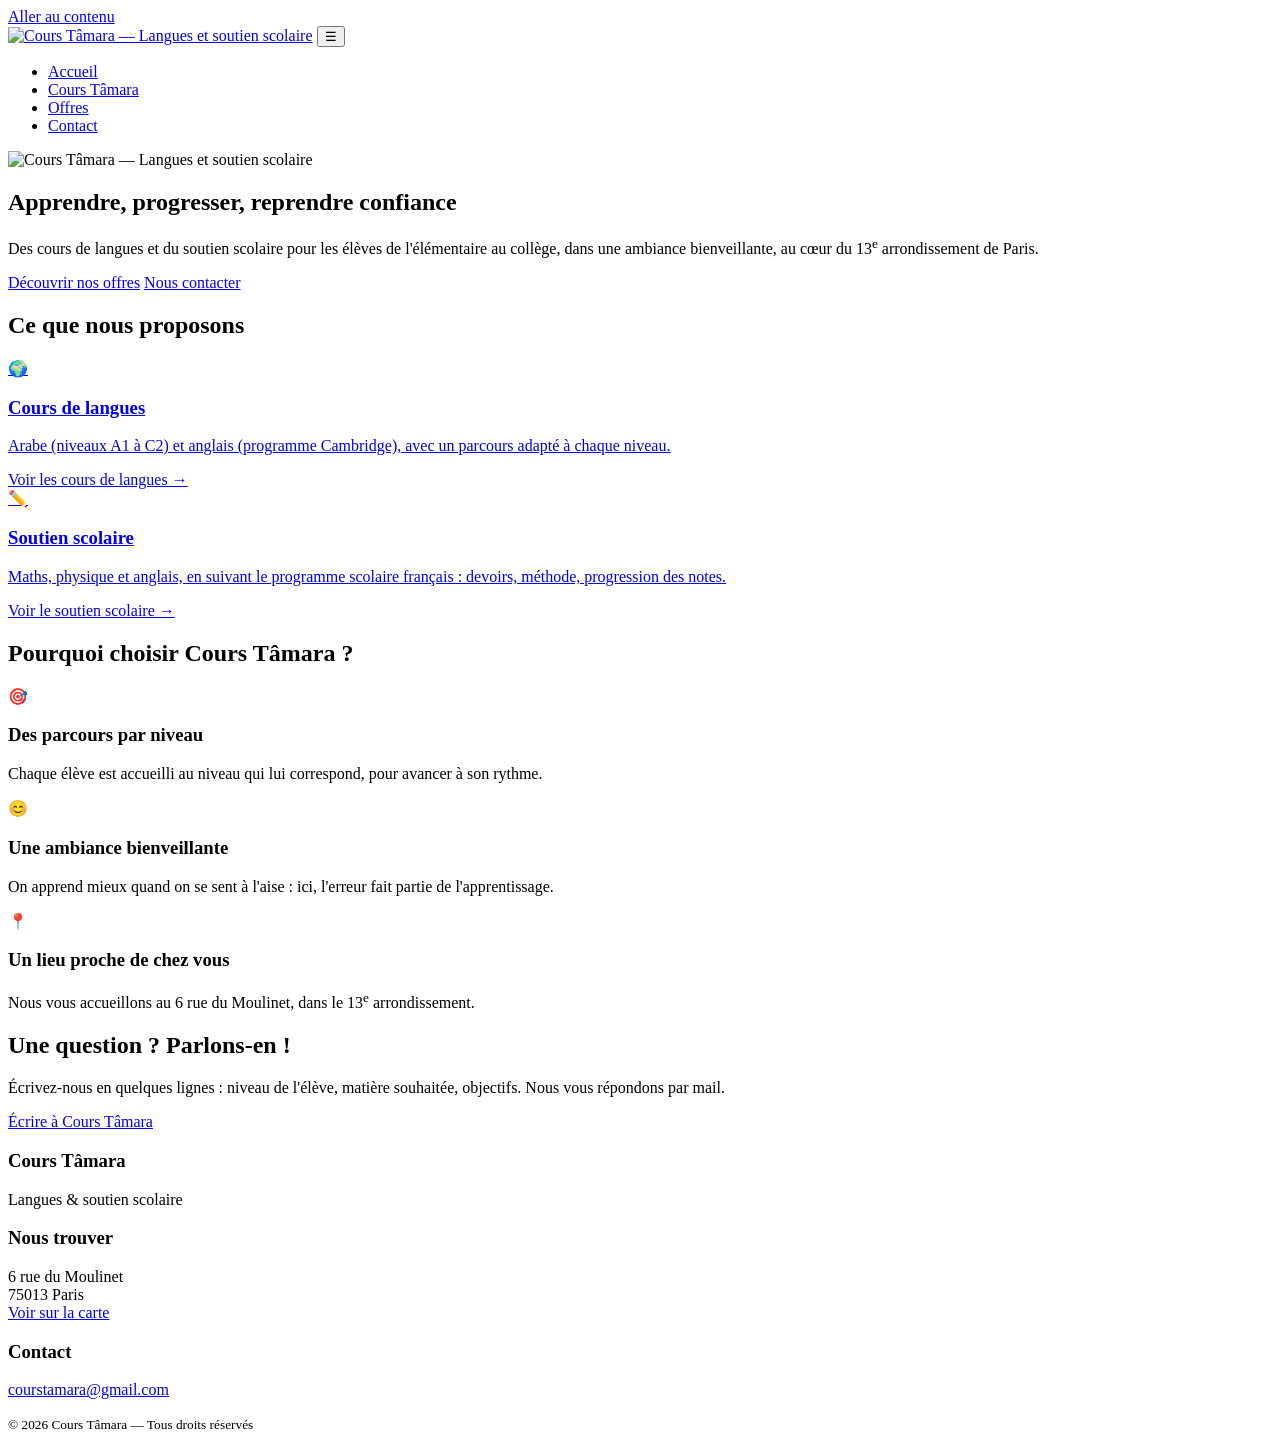
==== index.html @ a5a43443 "Add files via upload" ====
<!DOCTYPE html>
<html lang="fr">
<head>
  <meta charset="UTF-8">
  <meta name="viewport" content="width=device-width, initial-scale=1">
  <title>Cours Tâmara — Langues & soutien scolaire à Paris 13e</title>
  <meta name="description" content="Cours Tâmara : cours d'arabe et d'anglais par niveau, et soutien scolaire (maths, physique, anglais) pour élèves de l'élémentaire au collège, à Paris 13e.">
  <link rel="icon" href="images/logo.png">
  <link rel="stylesheet" href="css/style.css">
</head>
<body>
  <a class="skip" href="#contenu">Aller au contenu</a>

  <header class="entete">
    <div class="conteneur">
      <a class="logo" href="index.html"><img src="images/logo.png" alt="Cours Tâmara — Langues et soutien scolaire"></a>
      <button class="burger" aria-expanded="false" aria-controls="menu" aria-label="Ouvrir ou fermer le menu">☰</button>
      <nav class="menu" id="menu" aria-label="Navigation principale">
        <ul>
          <li><a href="index.html" aria-current="page">Accueil</a></li>
          <li><a href="cours-tamara.html">Cours Tâmara</a></li>
          <li><a href="offres.html">Offres</a></li>
          <li><a href="contact.html">Contact</a></li>
        </ul>
      </nav>
    </div>
  </header>

  <main id="contenu">
    <section class="hero">
      <div class="conteneur">
        <img class="logo-grand" src="images/logo.png" alt="Cours Tâmara — Langues et soutien scolaire">
        <h1>Apprendre, progresser, reprendre confiance</h1>
        <p>Des cours de langues et du soutien scolaire pour les élèves de l'élémentaire au collège, dans une ambiance bienveillante, au cœur du 13<sup>e</sup> arrondissement de Paris.</p>
        <div class="actions">
          <a class="bouton" href="offres.html">Découvrir nos offres</a>
          <a class="bouton secondaire" href="contact.html">Nous contacter</a>
        </div>
      </div>
    </section>

    <section class="section">
      <div class="conteneur">
        <h2 class="centre">Ce que nous proposons</h2>
        <div class="grille deux">
          <a class="carte carte-lien orange" href="langues.html">
            <div class="icone" aria-hidden="true">🌍</div>
            <h3>Cours de langues</h3>
            <p>Arabe (niveaux A1 à C2) et anglais (programme Cambridge), avec un parcours adapté à chaque niveau.</p>
            <span class="voir">Voir les cours de langues →</span>
          </a>
          <a class="carte carte-lien bleue" href="soutien-scolaire.html">
            <div class="icone" aria-hidden="true">✏️</div>
            <h3>Soutien scolaire</h3>
            <p>Maths, physique et anglais, en suivant le programme scolaire français : devoirs, méthode, progression des notes.</p>
            <span class="voir">Voir le soutien scolaire →</span>
          </a>
        </div>
      </div>
    </section>

    <section class="section alt">
      <div class="conteneur">
        <h2 class="centre">Pourquoi choisir Cours Tâmara ?</h2>
        <div class="grille trois">
          <div class="carte">
            <div class="icone" aria-hidden="true">🎯</div>
            <h3>Des parcours par niveau</h3>
            <p>Chaque élève est accueilli au niveau qui lui correspond, pour avancer à son rythme.</p>
          </div>
          <div class="carte orange">
            <div class="icone" aria-hidden="true">😊</div>
            <h3>Une ambiance bienveillante</h3>
            <p>On apprend mieux quand on se sent à l'aise : ici, l'erreur fait partie de l'apprentissage.</p>
          </div>
          <div class="carte bleue">
            <div class="icone" aria-hidden="true">📍</div>
            <h3>Un lieu proche de chez vous</h3>
            <p>Nous vous accueillons au 6 rue du Moulinet, dans le 13<sup>e</sup> arrondissement.</p>
          </div>
        </div>
      </div>
    </section>

    <section class="section centre">
      <div class="conteneur">
        <h2>Une question ? Parlons-en !</h2>
        <p class="intro">Écrivez-nous en quelques lignes : niveau de l'élève, matière souhaitée, objectifs. Nous vous répondons par mail.</p>
        <a class="bouton" href="contact.html">Écrire à Cours Tâmara</a>
      </div>
    </section>
  </main>

  <footer class="pied">
    <div class="conteneur">
      <div class="grille trois">
        <div>
          <h3>Cours Tâmara</h3>
          <p>Langues &amp; soutien scolaire</p>
        </div>
        <div>
          <h3>Nous trouver</h3>
          <p>6 rue du Moulinet<br>75013 Paris<br>
          <a href="https://www.google.com/maps/search/?api=1&amp;query=6+rue+du+Moulinet+75013+Paris" target="_blank" rel="noopener">Voir sur la carte</a></p>
        </div>
        <div>
          <h3>Contact</h3>
          <p><a href="mailto:courstamara@gmail.com">courstamara@gmail.com</a></p>
        </div>
      </div>
      <small>© <span id="annee">2026</span> Cours Tâmara — Tous droits réservés</small>
    </div>
  </footer>

  <script src="js/menu.js"></script>
</body>
</html>
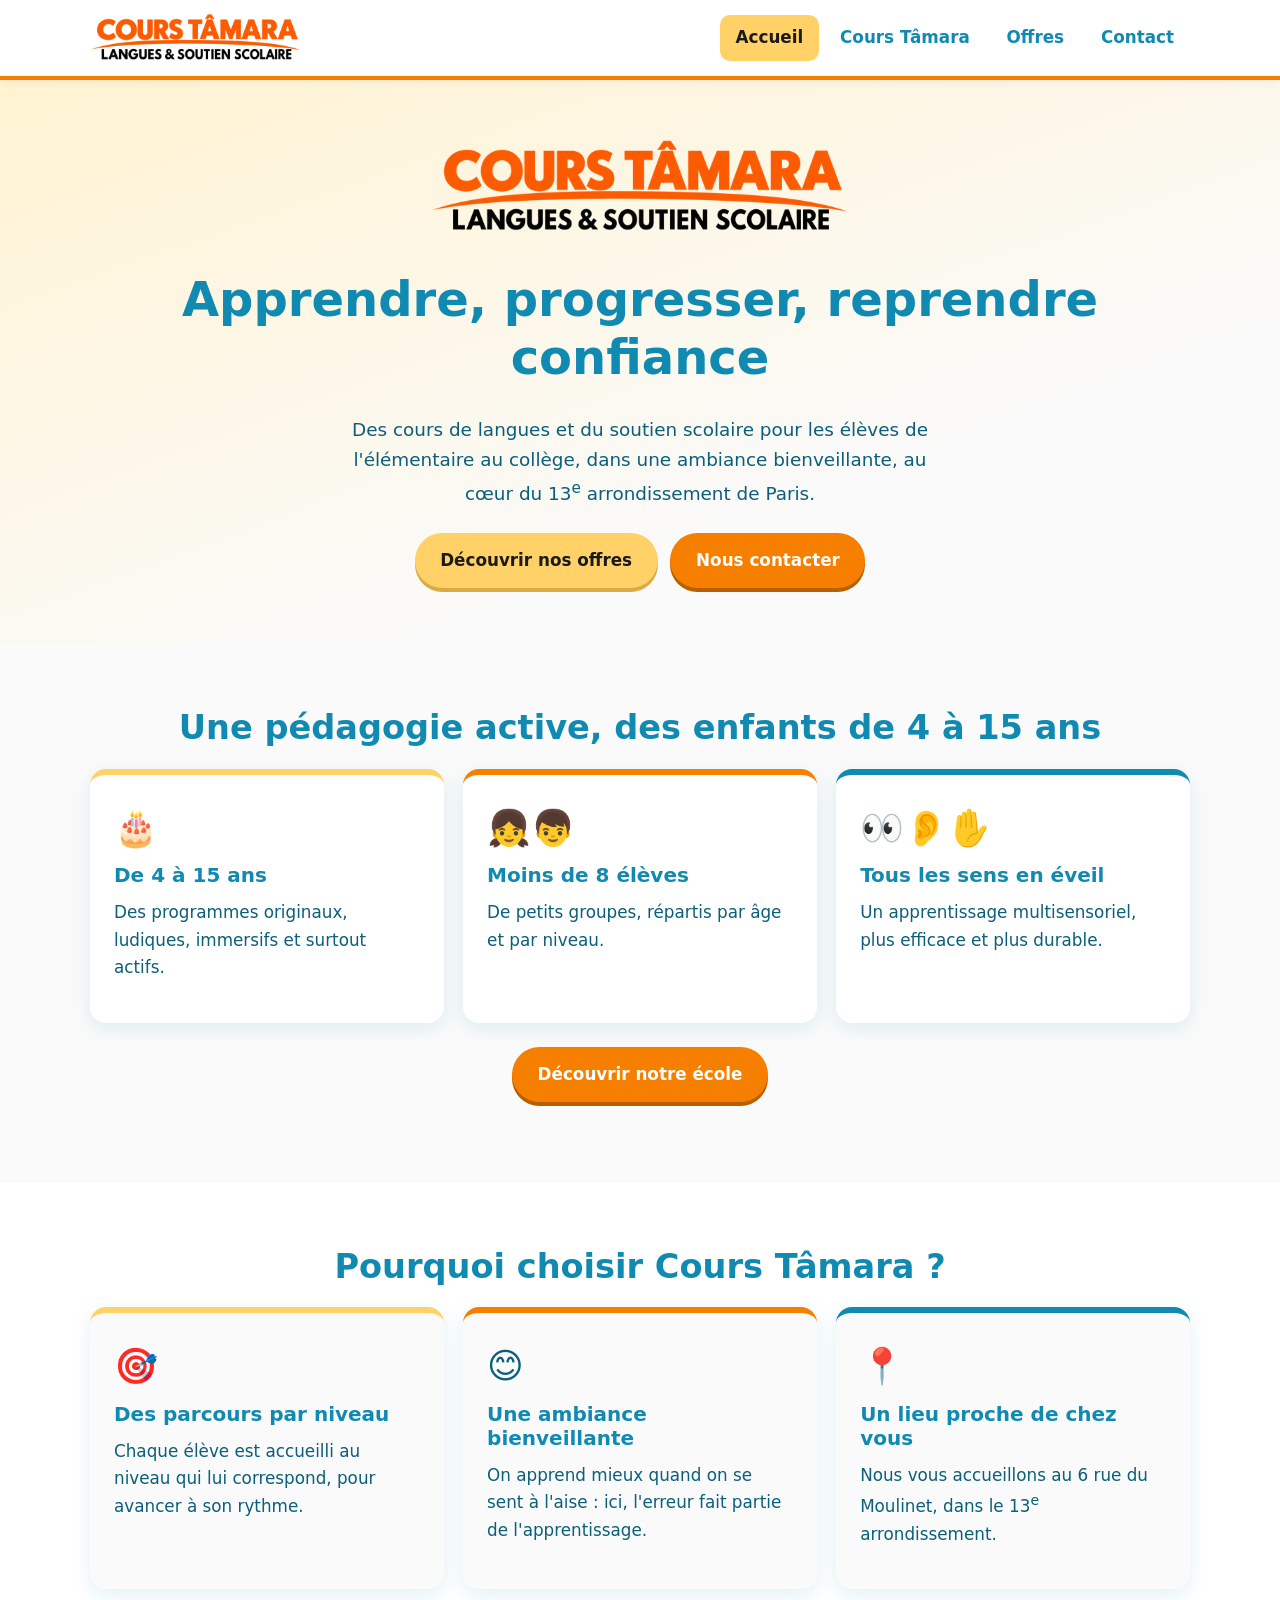
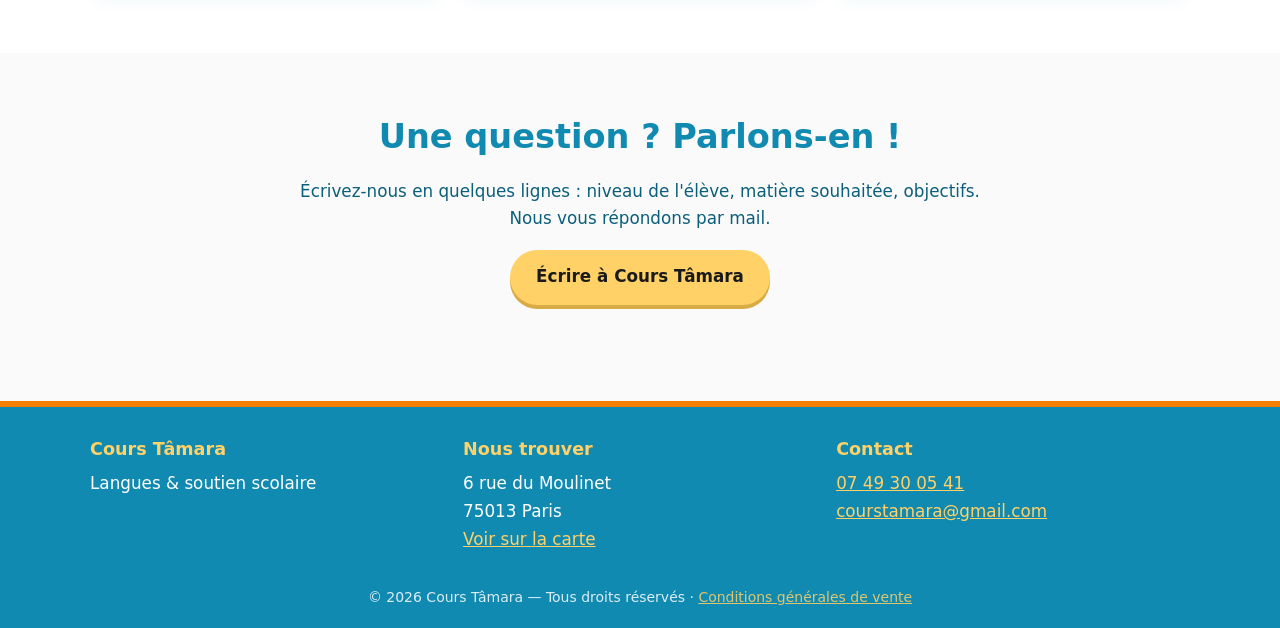
==== commit 9a10c02e: "Add files via upload" ====
--- a/index.html
+++ b/index.html
@@ -5,7 +5,10 @@
   <meta name="viewport" content="width=device-width, initial-scale=1">
   <title>Cours Tâmara — Langues & soutien scolaire à Paris 13e</title>
   <meta name="description" content="Cours Tâmara : cours d'arabe et d'anglais par niveau, et soutien scolaire (maths, physique, anglais) pour élèves de l'élémentaire au collège, à Paris 13e.">
-  <link rel="icon" href="images/logo.png">
+  <link rel="icon" type="image/png" sizes="32x32" href="images/favicon-32.png">
+  <link rel="icon" type="image/png" sizes="192x192" href="images/icon-192.png">
+  <link rel="apple-touch-icon" href="images/apple-touch-icon.png">
+  <link rel="shortcut icon" href="favicon.ico">
   <link rel="stylesheet" href="css/style.css">
 </head>
 <body>
@@ -39,23 +42,15 @@
       </div>
     </section>
 
-    <section class="section">
+    <section class="section" id="pedagogie-active">
       <div class="conteneur">
-        <h2 class="centre">Ce que nous proposons</h2>
-        <div class="grille deux">
-          <a class="carte carte-lien orange" href="langues.html">
-            <div class="icone" aria-hidden="true">🌍</div>
-            <h3>Cours de langues</h3>
-            <p>Arabe (niveaux A1 à C2) et anglais (programme Cambridge), avec un parcours adapté à chaque niveau.</p>
-            <span class="voir">Voir les cours de langues →</span>
-          </a>
-          <a class="carte carte-lien bleue" href="soutien-scolaire.html">
-            <div class="icone" aria-hidden="true">✏️</div>
-            <h3>Soutien scolaire</h3>
-            <p>Maths, physique et anglais, en suivant le programme scolaire français : devoirs, méthode, progression des notes.</p>
-            <span class="voir">Voir le soutien scolaire →</span>
-          </a>
+        <h2 class="centre">Une pédagogie active, des enfants de 4 à 15 ans</h2>
+        <div class="grille trois">
+          <div class="carte"><div class="icone" aria-hidden="true">🎂</div><h3>De 4 à 15 ans</h3><p>Des programmes originaux, ludiques, immersifs et surtout actifs.</p></div>
+          <div class="carte orange"><div class="icone" aria-hidden="true">👧👦</div><h3>Moins de 8 élèves</h3><p>De petits groupes, répartis par âge et par niveau.</p></div>
+          <div class="carte bleue"><div class="icone" aria-hidden="true">👀👂✋</div><h3>Tous les sens en éveil</h3><p>Un apprentissage multisensoriel, plus efficace et plus durable.</p></div>
         </div>
+        <p class="centre" style="margin-top:1.5rem"><a class="bouton secondaire" href="cours-tamara.html">Découvrir notre école</a></p>
       </div>
     </section>
 
@@ -105,10 +100,10 @@
         </div>
         <div>
           <h3>Contact</h3>
-          <p><a href="mailto:courstamara@gmail.com">courstamara@gmail.com</a></p>
+          <p><a href="tel:+33749300541">07 49 30 05 41</a><br><a href="mailto:courstamara@gmail.com">courstamara@gmail.com</a></p>
         </div>
       </div>
-      <small>© <span id="annee">2026</span> Cours Tâmara — Tous droits réservés</small>
+      <small>© <span id="annee">2026</span> Cours Tâmara — Tous droits réservés · <a href="cgv.html">Conditions générales de vente</a></small>
     </div>
   </footer>
 
--- a/css/style.css
+++ b/css/style.css
@@ -0,0 +1,286 @@
+/* ============================================================
+   Cours Tâmara — feuille de style (mobile-first)
+   Palette "Rayon de Soleil" + orange du logo
+   ============================================================ */
+
+:root {
+  --fond: #FAFAFA;
+  --bleu: #118AB2;
+  --bleu-texte: #0B5F7A;      /* bleu plus foncé pour les paragraphes (meilleur contraste) */
+  --jaune: #FFD166;
+  --orange: #F77F00;
+  --corail: #EF476F;
+  --noir: #1A1A1A;
+  --blanc: #FFFFFF;
+  --rayon: 16px;
+  --ombre: 0 6px 20px rgba(17, 138, 178, 0.12);
+  --largeur: 1100px;
+}
+
+*, *::before, *::after { box-sizing: border-box; }
+
+html { scroll-behavior: smooth; }
+
+body {
+  margin: 0;
+  font-family: "Nunito", "Segoe UI", system-ui, -apple-system, sans-serif;
+  font-size: 1.05rem;
+  line-height: 1.65;
+  color: var(--bleu-texte);
+  background: var(--fond);
+}
+
+img { max-width: 100%; height: auto; display: block; }
+
+h1, h2, h3 { color: var(--bleu); line-height: 1.2; margin: 0 0 .6em; }
+h1 { font-size: clamp(1.9rem, 6vw, 3rem); }
+h2 { font-size: clamp(1.5rem, 4.5vw, 2.1rem); }
+h3 { font-size: 1.25rem; }
+p  { margin: 0 0 1em; }
+a  { color: var(--bleu); }
+
+.conteneur { width: min(100% - 2rem, var(--largeur)); margin-inline: auto; }
+.section { padding: 3rem 0; }
+.section.alt { background: var(--blanc); }
+.centre { text-align: center; }
+.intro { max-width: 680px; margin-inline: auto; }
+
+/* Lien d'accessibilité */
+.skip {
+  position: absolute; left: -999px; top: 0;
+  background: var(--noir); color: #fff; padding: .6rem 1rem; z-index: 200;
+}
+.skip:focus { left: 0; }
+
+/* ---------- En-tête & navigation ---------- */
+.entete {
+  position: sticky; top: 0; z-index: 100;
+  background: var(--blanc);
+  border-bottom: 4px solid var(--orange);
+  box-shadow: 0 2px 10px rgba(0,0,0,.06);
+}
+.entete .conteneur {
+  display: flex; align-items: center; justify-content: space-between;
+  padding: .5rem 0;
+}
+.logo img { height: 52px; width: auto; }
+
+.burger {
+  background: none; border: 2px solid var(--bleu); border-radius: 10px;
+  color: var(--bleu); font-size: 1.5rem; line-height: 1;
+  padding: .3rem .7rem; cursor: pointer;
+}
+
+.menu {
+  display: none;
+  position: absolute; top: 100%; left: 0; right: 0;
+  background: var(--blanc);
+  border-bottom: 4px solid var(--orange);
+  padding: .5rem 1rem 1rem;
+}
+.menu.ouvert { display: block; }
+.menu ul { list-style: none; margin: 0; padding: 0; }
+.menu a {
+  display: block; padding: .8rem .5rem;
+  font-weight: 700; text-decoration: none; color: var(--bleu);
+  border-radius: 10px;
+}
+.menu a:hover, .menu a[aria-current="page"] { background: var(--jaune); color: var(--noir); }
+
+/* ---------- Boutons ---------- */
+.bouton {
+  display: inline-block; cursor: pointer; border: 0;
+  padding: .85rem 1.6rem; border-radius: 999px;
+  font: inherit; font-weight: 800; text-decoration: none;
+  background: var(--jaune); color: var(--noir);
+  box-shadow: 0 4px 0 #d9ab45;
+  transition: transform .15s, box-shadow .15s;
+}
+.bouton:hover { transform: translateY(2px); box-shadow: 0 2px 0 #d9ab45; }
+.bouton.secondaire { background: var(--orange); color: #fff; box-shadow: 0 4px 0 #b85f00; }
+.bouton.secondaire:hover { box-shadow: 0 2px 0 #b85f00; }
+
+:focus-visible { outline: 3px solid var(--corail); outline-offset: 3px; }
+
+/* ---------- Bandeau d'accueil ---------- */
+.hero {
+  background: linear-gradient(160deg, #FFF3D1 0%, var(--fond) 70%);
+  padding: 3rem 0 3.5rem;
+  text-align: center;
+}
+.hero .logo-grand { width: min(420px, 85%); margin: 0 auto 1.5rem; }
+.hero p { max-width: 620px; margin-inline: auto; font-size: 1.15rem; }
+.hero .actions { display: flex; flex-wrap: wrap; gap: .8rem; justify-content: center; margin-top: 1.5rem; }
+
+.page-titre {
+  background: linear-gradient(160deg, #FFF3D1 0%, var(--fond) 80%);
+  padding: 2.5rem 0 2rem; text-align: center;
+}
+.page-titre p { max-width: 640px; margin-inline: auto; }
+
+/* ---------- Cartes ---------- */
+.grille { display: grid; gap: 1.2rem; grid-template-columns: 1fr; }
+.carte {
+  background: var(--blanc);
+  border-radius: var(--rayon);
+  padding: 1.5rem;
+  box-shadow: var(--ombre);
+  border-top: 6px solid var(--jaune);
+}
+.section.alt .carte { background: var(--fond); }
+.carte.orange { border-top-color: var(--orange); }
+.carte.bleue  { border-top-color: var(--bleu); }
+.carte.corail { border-top-color: var(--corail); }
+.carte .icone { font-size: 2.2rem; margin-bottom: .4rem; }
+
+.carte-lien { text-decoration: none; color: inherit; display: block; transition: transform .2s; }
+.carte-lien:hover { transform: translateY(-4px); }
+.carte-lien .voir { color: var(--orange); font-weight: 800; }
+
+.badge {
+  display: inline-block; font-weight: 800; font-size: .85rem;
+  background: var(--bleu); color: #fff;
+  padding: .15rem .7rem; border-radius: 999px; margin-bottom: .6rem;
+}
+.badge.orange { background: var(--orange); }
+
+.liste { padding-left: 1.2rem; margin: 0 0 1em; }
+.liste li { margin-bottom: .35rem; }
+
+.note {
+  background: #FFF3D1; border-left: 6px solid var(--orange);
+  border-radius: 10px; padding: 1rem 1.2rem; margin-top: 1.5rem;
+}
+
+/* ---------- Formulaire ---------- */
+.formulaire { display: grid; gap: 1rem; }
+.champ label { display: block; font-weight: 800; margin-bottom: .3rem; color: var(--bleu); }
+.champ input, .champ select, .champ textarea {
+  width: 100%; font: inherit; color: var(--noir);
+  padding: .8rem 1rem; border: 2px solid #cfe6ee; border-radius: 12px; background: #fff;
+}
+.champ input:focus, .champ select:focus, .champ textarea:focus { border-color: var(--bleu); outline: none; }
+.champ textarea { min-height: 150px; resize: vertical; }
+.consentement { display: flex; gap: .6rem; align-items: flex-start; font-size: .95rem; }
+.consentement input { margin-top: .3rem; width: 1.1rem; height: 1.1rem; }
+.piege { position: absolute; left: -9999px; }     /* champ anti-spam invisible */
+.requis { color: var(--corail); }
+
+.contact-infos { display: grid; gap: 1rem; margin-bottom: 1.5rem; }
+.contact-infos p { margin: 0; }
+
+/* ---------- Pied de page ---------- */
+.pied {
+  background: var(--bleu); color: #fff; padding: 2rem 0 1.2rem; margin-top: 2rem;
+  border-top: 6px solid var(--orange);
+}
+.pied a { color: var(--jaune); }
+.pied .grille { margin-bottom: 1rem; }
+.pied h3 { color: var(--jaune); font-size: 1.1rem; }
+.pied small { display: block; text-align: center; opacity: .85; }
+
+/* ---------- Tablette ---------- */
+@media (min-width: 700px) {
+  .grille.deux  { grid-template-columns: repeat(2, 1fr); }
+  .grille.trois { grid-template-columns: repeat(2, 1fr); }
+  .formulaire .deux-champs { display: grid; grid-template-columns: 1fr 1fr; gap: 1rem; }
+  .section { padding: 4rem 0; }
+}
+
+/* ---------- Ordinateur ---------- */
+@media (min-width: 960px) {
+  .burger { display: none; }
+  .menu {
+    display: block; position: static; background: none;
+    border: 0; padding: 0;
+  }
+  .menu ul { display: flex; gap: .3rem; }
+  .menu a { padding: .6rem 1rem; }
+  .logo img { height: 60px; }
+  .grille.trois { grid-template-columns: repeat(3, 1fr); }
+  .contact-layout { display: grid; grid-template-columns: 1fr 1.4fr; gap: 2.5rem; align-items: start; }
+}
+
+@media (prefers-reduced-motion: reduce) {
+  * { transition: none !important; scroll-behavior: auto !important; }
+}
+
+/* ---------- Pages légales (CGV) ---------- */
+.texte-legal { max-width: 800px; }
+.texte-legal h2 { font-size: 1.3rem; margin-top: 2rem; }
+.texte-legal h2:first-child { margin-top: 0; }
+.a-completer { background: #FFF3D1; border-radius: 6px; padding: 0 .3rem; color: #8a4b00; font-weight: 700; }
+.pied small a { color: var(--jaune); }
+
+/* ---------- Offres langues : bannière méthode active, niveaux, galerie ---------- */
+.banniere-active {
+  display: flex; gap: 1rem; align-items: center;
+  background: var(--jaune); color: var(--noir);
+  border-radius: var(--rayon); padding: 1rem 1.3rem;
+  box-shadow: var(--ombre);
+}
+.banniere-active .icone { font-size: 2.4rem; margin: 0; }
+.ages { font-weight: 800; color: var(--orange); margin-left: .3rem; }
+
+.galerie { display: grid; gap: 1rem; grid-template-columns: repeat(2, 1fr); }
+.galerie img, .photo-vide {
+  width: 100%; aspect-ratio: 4 / 3; object-fit: cover; border-radius: var(--rayon);
+}
+.photo-vide {
+  display: flex; align-items: center; justify-content: center; text-align: center;
+  background: #FFF3D1; border: 3px dashed var(--orange); color: #8a4b00; font-weight: 700;
+}
+@media (min-width: 700px) { .galerie { grid-template-columns: repeat(4, 1fr); } }
+
+/* ---------- Photos : légendes, galeries, parcours « comment nous trouver » ---------- */
+figure { margin: 0; }
+figcaption { font-size: .92rem; text-align: center; margin-top: .4rem; color: var(--bleu-texte); font-weight: 700; }
+.galerie.deux-photos { grid-template-columns: 1fr; max-width: 820px; margin-inline: auto; }
+.galerie figure img { width: 100%; aspect-ratio: 3 / 4; object-fit: cover; border-radius: var(--rayon); box-shadow: var(--ombre); }
+@media (min-width: 600px) { .galerie.deux-photos { grid-template-columns: repeat(2, 1fr); } }
+
+.grande-photo { max-width: 860px; margin-inline: auto; }
+.grande-photo img { width: 100%; border-radius: var(--rayon); box-shadow: var(--ombre); border: 6px solid var(--jaune); }
+
+.carte h4 { margin: 1rem 0 .3rem; color: var(--orange); font-size: 1.05rem; }
+
+.parcours { list-style: none; margin: 2rem 0; padding: 0; display: grid; gap: 1.5rem; grid-template-columns: 1fr; counter-reset: etape; }
+.etape {
+  position: relative; background: var(--blanc); border-radius: var(--rayon);
+  box-shadow: var(--ombre); padding: 1.2rem; border-top: 6px solid var(--orange);
+}
+.etape img { width: 100%; aspect-ratio: 4 / 3; object-fit: cover; border-radius: 12px; margin-bottom: .8rem; }
+.etape:first-child img { object-position: center 40%; }
+.etape-num {
+  position: absolute; top: -1.2rem; left: 1rem; z-index: 2;
+  width: 2.8rem; height: 2.8rem; display: grid; place-items: center;
+  background: var(--jaune); color: var(--noir); font-weight: 900; font-size: 1.4rem;
+  border-radius: 50%; border: 3px solid var(--orange); box-shadow: 0 3px 0 #b85f00;
+}
+@media (min-width: 900px) {
+  .parcours { grid-template-columns: repeat(3, 1fr); gap: 2.2rem; }
+  .etape:not(:last-child)::after {
+    content: "➜"; position: absolute; right: -1.9rem; top: 40%; font-size: 1.8rem; color: var(--orange);
+  }
+}
+
+/* ---------- Tarifs et horaires ---------- */
+.sous-titre { margin: 2rem 0 1rem; }
+.grille.quatre { grid-template-columns: 1fr; }
+@media (min-width: 700px) { .grille.quatre { grid-template-columns: repeat(2, 1fr); } }
+@media (min-width: 1000px) { .grille.quatre { grid-template-columns: repeat(4, 1fr); } }
+
+.carte-tarif { text-align: center; display: flex; flex-direction: column; align-items: center; }
+.carte-tarif h3 { margin-bottom: .2rem; }
+.carte-tarif .ages { margin: 0 0 .4rem; }
+.carte-tarif .infos-lignes { list-style: none; padding: 0; margin: .4rem 0 1rem; }
+.carte-tarif .infos-lignes li { margin-bottom: .25rem; }
+.carte-tarif .prix {
+  margin: auto 0 0; font-size: 2rem; font-weight: 900; color: var(--orange); line-height: 1.1;
+}
+.carte-tarif .prix small { display: block; font-size: .95rem; font-weight: 800; color: var(--bleu-texte); }
+.carte-large { max-width: 420px; margin-inline: auto; width: 100%; }
+
+.infos-ligne { background: #FFF3D1; border-radius: 10px; padding: .6rem .8rem; font-size: .98rem; margin: .6rem 0 .8rem; }
+.infos-pills { list-style: none; padding: 0; margin: 1rem 0 0; display: flex; flex-wrap: wrap; gap: .6rem; justify-content: center; }
+.infos-pills li { background: var(--jaune); color: var(--noir); font-weight: 800; border-radius: 999px; padding: .4rem 1rem; box-shadow: 0 3px 0 #d9ab45; }
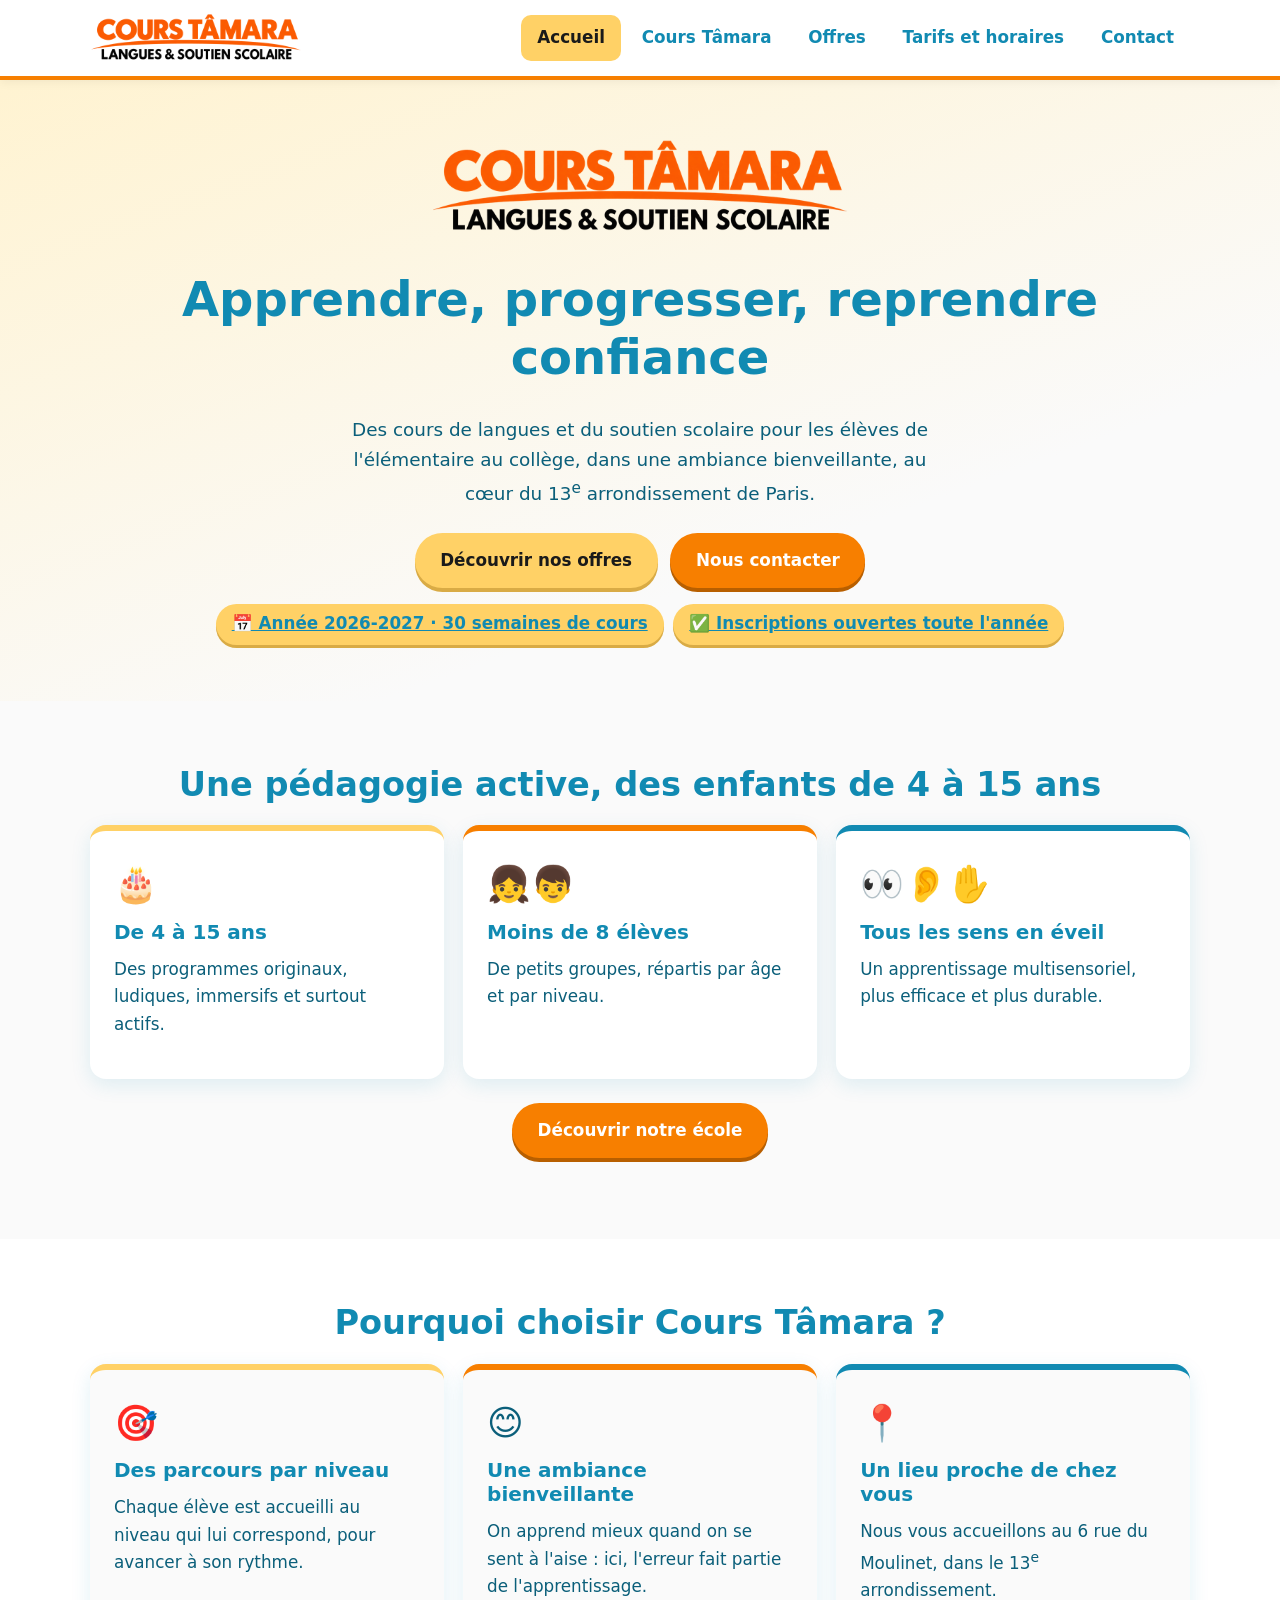
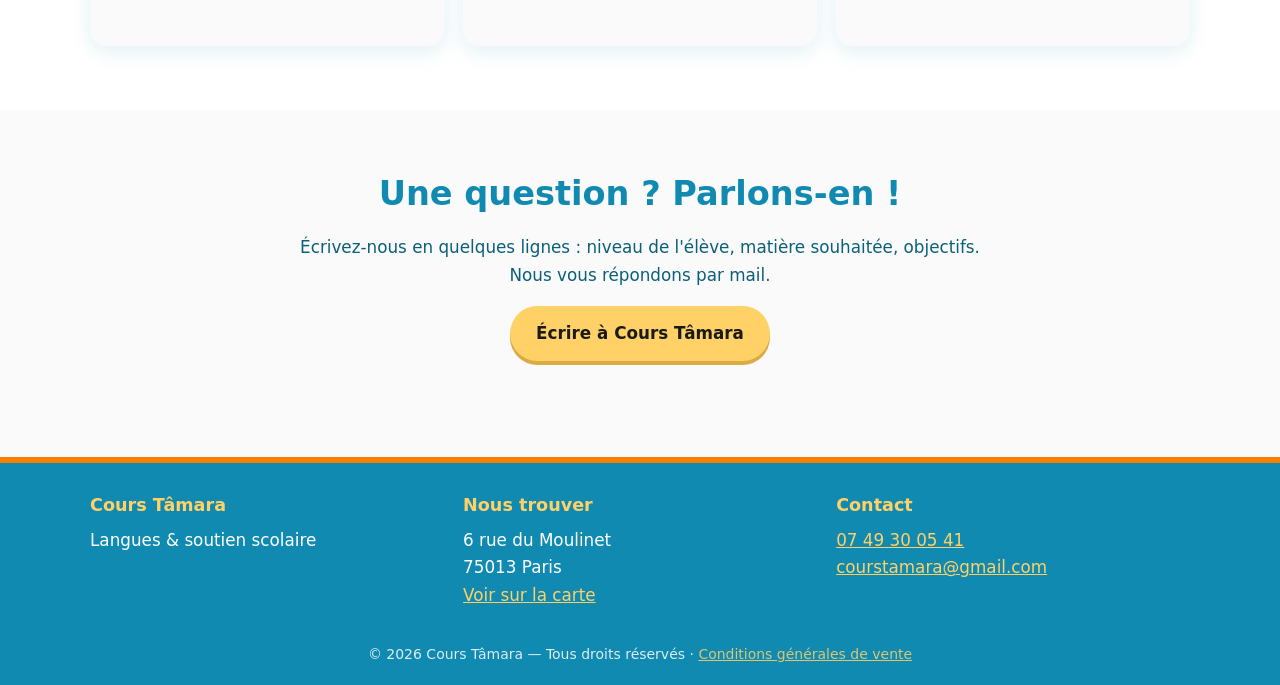
==== commit c7d4e422: "Add files via upload" ====
--- a/index.html
+++ b/index.html
@@ -23,6 +23,7 @@
           <li><a href="index.html" aria-current="page">Accueil</a></li>
           <li><a href="cours-tamara.html">Cours Tâmara</a></li>
           <li><a href="offres.html">Offres</a></li>
+          <li><a href="tarifs.html">Tarifs et horaires</a></li>
           <li><a href="contact.html">Contact</a></li>
         </ul>
       </nav>
@@ -39,6 +40,10 @@
           <a class="bouton" href="offres.html">Découvrir nos offres</a>
           <a class="bouton secondaire" href="contact.html">Nous contacter</a>
         </div>
+        <ul class="infos-pills">
+          <li><a href="tarifs.html#inscriptions">📅 Année 2026-2027 · 30 semaines de cours</a></li>
+          <li><a href="tarifs.html#inscriptions">✅ Inscriptions ouvertes toute l'année</a></li>
+        </ul>
       </div>
     </section>
 
